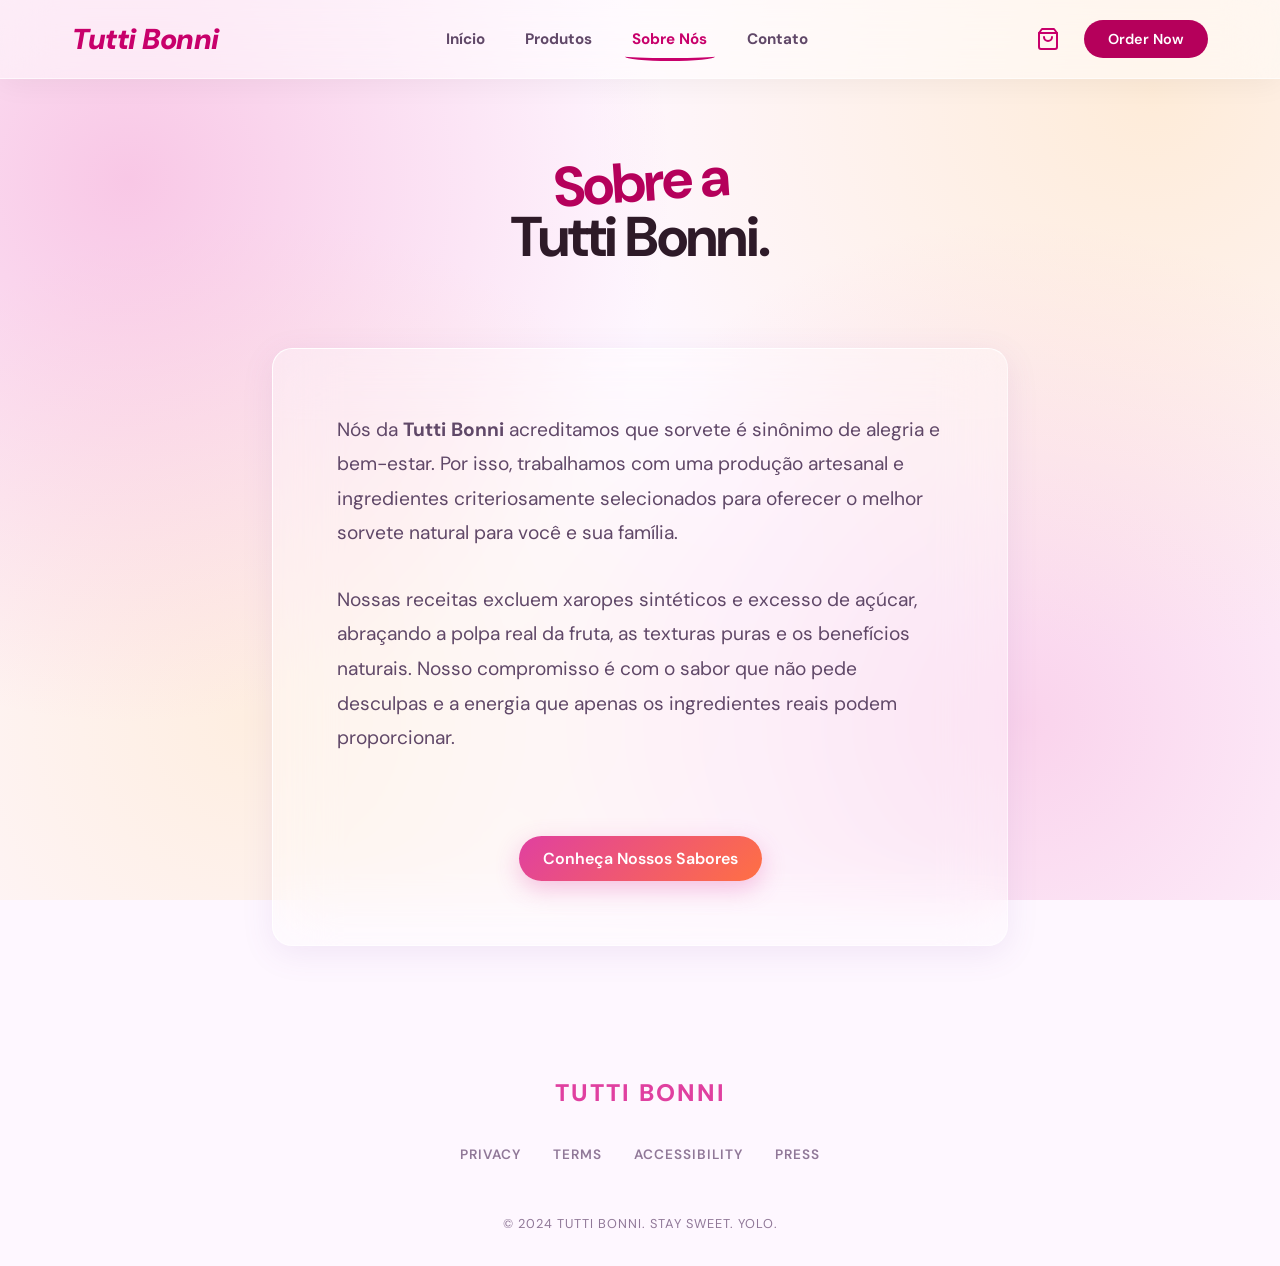
==== about.html @ a0730e37 "Add files via upload" ====
<!DOCTYPE html>
<html lang="pt-br">

<head>
    <meta charset="UTF-8">
    <meta name="viewport" content="width=device-width, initial-scale=1.0">
    <title>Sobre Nós - Tutti Bonni</title>
    <link rel="preconnect" href="https://fonts.googleapis.com">
    <link rel="preconnect" href="https://fonts.gstatic.com" crossorigin>
    <link
        href="https://fonts.googleapis.com/css2?family=DM+Sans:ital,opsz,wght@0,9..40,100..1000;1,9..40,100..1000&display=swap"
        rel="stylesheet">
    <link rel="stylesheet" href="index.css">
    <meta name="description"
        content="Sobre a Tutti Bonni: Uma história de sabor e ingredientes naturais.">
</head>

<body>

    <!-- HEADER SECTION -->
    <header class="site-header">
        <div class="header-container">
            <div class="header-logo">
                <a href="index.html"><i>Tutti Bonni</i></a>
            </div>
            <nav class="header-nav">
                <a href="index.html">Início</a>
                <a href="products.html">Produtos</a>
                <a href="about.html" class="active">Sobre Nós</a>
                <a href="contact.html">Contato</a>
            </nav>
            <div class="header-actions">
                <a href="#cart" class="cart-icon">
                    <svg width="24" height="24" viewBox="0 0 24 24" fill="none" stroke="currentColor" stroke-width="2"
                        stroke-linecap="round" stroke-linejoin="round">
                        <path d="M6 2 3 6v14a2 2 0 0 0 2 2h14a2 2 0 0 0 2-2V6l-3-4Z" />
                        <path d="M3 6h18" />
                        <path d="M16 10a4 4 0 0 1-8 0" />
                    </svg>
                </a>
                <button class="btn btn-primary btn-header">Order Now</button>
            </div>
        </div>
    </header>

    <section class="page-header" style="padding-top: 10rem; text-align: center;">
        <h1 class="hero-title" style="font-size: 3.5rem;">
            <span class="title-word-1">Sobre a</span>
            <span class="highlight-orange">Tutti Bonni.</span>
        </h1>
    </section>

    <section class="about-page-content" style="max-width: 800px; margin: 0 auto; padding: 4rem 2rem;">
        <div class="product-simple-card" style="padding: 4rem; text-align: left;">
            <p style="font-size: 1.2rem; line-height: 1.8; margin-bottom: 2rem;">
                Nós da <strong>Tutti Bonni</strong> acreditamos que sorvete é sinônimo de alegria e bem-estar. Por isso, trabalhamos
                com uma produção artesanal e ingredientes criteriosamente selecionados para oferecer o melhor sorvete natural para
                você e sua família.
            </p>
            <p style="font-size: 1.2rem; line-height: 1.8; margin-bottom: 2rem;">
                Nossas receitas excluem xaropes sintéticos e excesso de açúcar, abraçando a polpa real da fruta, as texturas puras
                e os benefícios naturais. Nosso compromisso é com o sabor que não pede desculpas e a energia que apenas os ingredientes
                reais podem proporcionar.
            </p>
            <div style="text-align: center; margin-top: 3rem;">
                <button class="btn btn-primary" onclick="window.location.href='products.html'">Conheça Nossos Sabores</button>
            </div>
        </div>
    </section>

    <!-- FOOTER -->
    <footer class="minimal-footer">
        <div class="footer-logo">TUTTI BONNI</div>
        <div class="footer-links">
            <a href="#">PRIVACY</a>
            <a href="#">TERMS</a>
            <a href="#">ACCESSIBILITY</a>
            <a href="#">PRESS</a>
        </div>
        <div class="footer-copy">
            &copy; 2024 TUTTI BONNI. STAY SWEET. YOLO.
        </div>
    </footer>

    <script src="script.js"></script>
</body>

</html>
---- index.css ----
:root {
    --primary: #e040a0;
    --primary-light: #f080c0;
    --primary-dim: #f0a0cc;
    --secondary: #7c52aa;
    --tertiary: #0096cc;
    --background: #fef7ff;
    --surface: #ffffff;
    --on-background: #2e1a28;
    --on-surface-variant: #604868;
    --outline: #907898;

    /* Additional accents from the design */
    --yellow: #f5a623;
    --green: #8bc34a;
    --dark-green: #33691e;
    --orange: #ff7043;
    --brown: #8d6e63;
    --brown-dark: #5d4037;
    --red: #e53935;

    --font-family: 'DM Sans', sans-serif;
    --radius-pill: 9999px;
    --radius-card: 20px;

    --transition-bouncy: transform 0.4s cubic-bezier(0.175, 0.885, 0.32, 1.275);
    --transition-smooth: all 0.3s ease-out;
}

* {
    margin: 0;
    padding: 0;
    box-sizing: border-box;
}

body {
    font-family: var(--font-family);
    background-color: var(--background);
    background-image:
        radial-gradient(circle at 10% 20%, rgba(240, 128, 192, 0.4) 0%, transparent 40%),
        radial-gradient(circle at 90% 10%, rgba(255, 224, 178, 0.5) 0%, transparent 40%),
        radial-gradient(circle at 80% 80%, rgba(240, 128, 192, 0.3) 0%, transparent 40%),
        radial-gradient(circle at 20% 80%, rgba(255, 224, 178, 0.4) 0%, transparent 40%);
    background-attachment: fixed;
    color: var(--on-background);
    line-height: 1.6;
    font-size: 16px;
    overflow-x: hidden;
}

h1,
h2,
h3,
h4,
h5,
h6 {
    font-weight: 700;
    line-height: 1.2;
    margin-bottom: 0.5em;
    color: var(--on-background);
}

p {
    color: var(--on-surface-variant);
    margin-bottom: 1rem;
}

a {
    text-decoration: none;
    color: var(--primary);
    transition: var(--transition-smooth);
}

/* ================= UTILITIES ================= */
.bg-yellow {
    background-color: rgba(245, 166, 35, 0.6) !important;
    backdrop-filter: blur(10px);
    -webkit-backdrop-filter: blur(10px);
    border: 1px solid rgba(255, 255, 255, 0.4);
    box-shadow: 0 4px 15px rgba(245, 166, 35, 0.2);
}

.bg-green {
    background-color: rgba(139, 195, 74, 0.6) !important;
    backdrop-filter: blur(10px);
    -webkit-backdrop-filter: blur(10px);
    border: 1px solid rgba(255, 255, 255, 0.4);
    box-shadow: 0 4px 15px rgba(139, 195, 74, 0.2);
}

.bg-orange {
    background-color: rgba(255, 112, 67, 0.6) !important;
    backdrop-filter: blur(10px);
    -webkit-backdrop-filter: blur(10px);
    border: 1px solid rgba(255, 255, 255, 0.4);
    box-shadow: 0 4px 15px rgba(255, 112, 67, 0.2);
}

/* ================= BUTTONS ================= */
.btn {
    display: inline-flex;
    align-items: center;
    justify-content: center;
    padding: 12px 24px;
    font-size: 16px;
    font-weight: 600;
    border-radius: var(--radius-pill);
    border: none;
    cursor: pointer;
    transition: var(--transition-bouncy);
    font-family: var(--font-family);
}

.btn:hover {
    transform: scale(1.03);
}

.btn-primary {
    background: linear-gradient(135deg, var(--primary), var(--orange));
    color: white;
    box-shadow: 0 8px 24px rgba(224, 64, 160, 0.3);
}

.btn-primary:hover {
    box-shadow: 0 12px 32px rgba(224, 64, 160, 0.4);
}

.btn-outline {
    background: transparent;
    color: var(--primary);
    border: 2px solid var(--primary);
}

.btn-outline:hover {
    background: var(--primary-light);
    color: white;
    border-color: var(--primary-light);
}

.btn-small {
    padding: 8px 20px;
    font-size: 14px;
}

.btn-brown {
    background-color: var(--brown-dark);
    color: white;
}

.btn-dark-green {
    background-color: var(--dark-green);
    color: white;
}

/* ================= HEADER SECTION ================= */
.site-header {
    position: fixed;
    top: 0;
    left: 0;
    width: 100%;
    background: rgba(255, 255, 255, 0.5);
    backdrop-filter: blur(25px);
    -webkit-backdrop-filter: blur(25px);
    z-index: 1000;
    box-shadow: 0 4px 30px rgba(0, 0, 0, 0.05);
    border-bottom: 1px solid rgba(255, 255, 255, 0.6);
}

.header-container {
    max-width: 1200px;
    margin: 0 auto;
    padding: 1rem 2rem;
    display: flex;
    justify-content: space-between;
    align-items: center;
}

.header-logo a {
    font-size: 1.8rem;
    font-weight: 900;
    color: #c8006b;
    text-decoration: none;
    letter-spacing: -0.5px;
}

.header-nav {
    display: flex;
    gap: 2.5rem;
}

.header-nav a {
    color: var(--on-surface-variant);
    font-weight: 700;
    font-size: 0.95rem;
    position: relative;
    padding: 0.5rem 0;
}

.header-nav a:hover {
    color: var(--primary);
}

.header-nav a.active {
    color: #c8006b;
}

.header-nav a.active::after {
    content: '';
    position: absolute;
    bottom: -2px;
    left: -10%;
    width: 120%;
    height: 6px;
    border-bottom: 3px solid #c8006b;
    border-radius: 50%;
}

.header-actions {
    display: flex;
    align-items: center;
    gap: 1.5rem;
}

.cart-icon {
    color: #c8006b;
    display: flex;
    align-items: center;
    transition: var(--transition-bouncy);
}

.cart-icon:hover {
    transform: scale(1.1);
}

.btn-header {
    background: #b5005b;
    box-shadow: none;
    padding: 10px 24px;
    font-size: 0.9rem;
    color: white;
}

.btn-header:hover {
    background: #d90368;
    box-shadow: 0 4px 15px rgba(217, 3, 104, 0.3);
}

/* ================= HERO SECTION ================= */
.hero {
    min-height: 100vh;
    display: flex;
    align-items: center;
    justify-content: center;
    text-align: center;
    padding: 8rem 2rem 2rem;
    position: relative;
}

.fresh-badge {
    display: inline-flex;
    align-items: center;
    gap: 8px;
    background-color: #a3ff29;
    color: #1a1a1a;
    padding: 8px 16px;
    border-radius: 9999px;
    font-weight: 600;
    font-size: 0.9rem;
    margin-bottom: 1.5rem;
    box-shadow: 0 8px 20px rgba(163, 255, 41, 0.3);
}

.hero-content {
    position: relative;
    z-index: 2;
    max-width: 600px;
}

.hero-title {
    font-size: 4.5rem;
    letter-spacing: -2px;
    display: flex;
    flex-direction: column;
    align-items: center;
    line-height: 0.8;
    margin-bottom: 1.5rem;
}

.title-word-1 {
    transform: rotate(-4deg);
    display: inline-block;
    color: #b5005b;
    margin-bottom: 10px;
    position: relative;
    z-index: 2;
}

.hero .highlight-orange {
    color: var(--orange);
}

.hero p {
    font-size: 1.1rem;
    margin: 1.5rem 0 2rem;
    color: var(--on-background);
}

.hero-actions {
    display: flex;
    gap: 1rem;
    justify-content: center;
}

/* ================= BENEFITS (CATEGORIES) ================= */
.benefits {
    padding: 6rem 2rem;
}

.benefits-container {
    max-width: 1000px;
    margin: 0 auto;
    display: grid;
    grid-template-columns: repeat(auto-fit, minmax(280px, 1fr));
    gap: 2rem;
}

.benefit-card {
    --card-rotation: 0deg;
    background: rgba(255, 255, 255, 0.35);
    backdrop-filter: blur(30px);
    -webkit-backdrop-filter: blur(30px);
    border: 1px solid rgba(255, 255, 255, 0.6);
    border-top: 1px solid rgba(255, 255, 255, 0.9);
    border-left: 1px solid rgba(255, 255, 255, 0.9);
    border-radius: var(--radius-card);
    padding: 3rem 2rem 2rem;
    text-align: center;
    box-shadow: 0 8px 32px 0 rgba(124, 82, 170, 0.1);
    position: relative;
    transition: var(--transition-bouncy);
    transform: rotate(var(--card-rotation));
}

/* Edit these values to change the rotation of each card separately */
.benefit-card:nth-child(1) {
    --card-rotation: -1deg;
}

.benefit-card:nth-child(2) {
    --card-rotation: 1deg;
}

.benefit-card:nth-child(3) {
    --card-rotation: -1deg;
}

.benefit-card:hover {
    transform: translateY(-5px) scale(1.02) rotate(var(--card-rotation));
    box-shadow: 0 15px 50px rgba(224, 64, 160, 0.12);
}

.benefit-icon {
    width: 60px;
    height: 60px;
    border-radius: var(--radius-pill);
    position: absolute;
    top: -30px;
    left: 50%;
    transform: translateX(-50%);
    box-shadow: 0 4px 15px rgba(0, 0, 0, 0.1);
}

.benefit-card h3 {
    font-size: 1.5rem;
    margin-bottom: 1rem;
}

.benefit-card p {
    font-size: 0.95rem;
}

/* ================= FEATURED PRODUCTS ================= */
.featured-products {
    padding: 6rem 2rem;
}

.products-grid {
    max-width: 1200px;
    margin: 0 auto;
    display: grid;
    grid-template-columns: repeat(auto-fit, minmax(400px, 1fr));
    gap: 3rem;
}

.product-card {
    --card-rotation: 0deg;
    border-radius: 30px;
    display: flex;
    overflow: hidden;
    box-shadow: 0 8px 32px 0 rgba(31, 38, 135, 0.07);
    transition: var(--transition-bouncy);
    height: 350px;
    backdrop-filter: blur(30px);
    -webkit-backdrop-filter: blur(30px);
    border: 1px solid rgba(255, 255, 255, 0.4);
    border-top: 1px solid rgba(255, 255, 255, 0.8);
    border-left: 1px solid rgba(255, 255, 255, 0.8);
    transform: rotate(var(--card-rotation));
}

/* Edit these values to change the rotation of each product card separately */
.product-card:nth-child(1) {
    --card-rotation: -1deg;
}

.product-card:nth-child(2) {
    --card-rotation: 1deg;
}

.product-card:nth-child(3) {
    --card-rotation: -1deg;
}

.product-card:hover {
    transform: scale(1.02) rotate(var(--card-rotation));
}

.card-pink {
    background-color: rgba(255, 220, 235, 0.35);
}

.card-yellow {
    background-color: rgba(252, 232, 164, 0.35);
    flex-direction: row-reverse;
}

.card-green {
    background-color: rgba(212, 245, 190, 0.35);
    grid-column: 1 / -1;
    justify-self: center;
    width: 100%;
    max-width: 850px;
}

.card-green .product-info {
    padding: 3rem 4rem;
}

.product-info {
    padding: 3rem 2rem;
    flex: 1;
    display: flex;
    flex-direction: column;
    justify-content: center;
    align-items: flex-start;
}

.product-image-container {
    flex: 1.2;
    position: relative;
    overflow: hidden;
}

.product-img {
    width: 100%;
    height: 100%;
    object-fit: cover;
    border-radius: 20px;
    margin: 1rem;
    width: calc(100% - 2rem);
    height: calc(100% - 2rem);
    box-shadow: 0 10px 30px rgba(0, 0, 0, 0.1);
}

.badge {
    background: rgba(224, 64, 160, 0.6);
    backdrop-filter: blur(10px);
    -webkit-backdrop-filter: blur(10px);
    border: 1px solid rgba(255, 255, 255, 0.5);
    color: white;
    padding: 4px 12px;
    border-radius: var(--radius-pill);
    font-size: 0.75rem;
    font-weight: bold;
    margin-bottom: 1rem;
    text-transform: uppercase;
    letter-spacing: 1px;
    box-shadow: 0 4px 10px rgba(224, 64, 160, 0.2);
}

.product-info h2 {
    font-size: 2rem;
    margin-bottom: 0.5rem;
    color: var(--on-background);
}

.product-info p {
    font-size: 0.9rem;
    margin-bottom: 1.5rem;
}

/* ================= FLAVOR TIMELINE ================= */
.flavor-timeline {
    padding: 6rem 2rem;
}

.timeline-container {
    max-width: 800px;
    margin: 0 auto;
    position: relative;
    padding: 2rem 0;
}

.timeline-line {
    position: absolute;
    top: 0;
    bottom: 0;
    left: 50%;
    width: 2px;
    background: var(--outline);
    transform: translateX(-50%);
}

.timeline-item {
    display: flex;
    align-items: center;
    justify-content: space-between;
    margin-bottom: 4rem;
    position: relative;
    width: 100%;
}

.timeline-item.left {
    flex-direction: row;
}

.timeline-item.right {
    flex-direction: row;
}

.timeline-content {
    --card-rotation: 0deg;
    width: 45%;
    background: rgba(255, 255, 255, 0.35);
    backdrop-filter: blur(30px);
    -webkit-backdrop-filter: blur(30px);
    border: 1px solid rgba(255, 255, 255, 0.6);
    border-top: 1px solid rgba(255, 255, 255, 0.9);
    border-left: 1px solid rgba(255, 255, 255, 0.9);
    padding: 2rem;
    border-radius: var(--radius-card);
    box-shadow: 0 8px 32px 0 rgba(124, 82, 170, 0.1);
    transform: rotate(var(--card-rotation));
}

/* Edit these values to change the rotation of each timeline card separately */
.timeline-item:nth-child(2) .timeline-content {
    --card-rotation: -4deg;
}

.timeline-item:nth-child(3) .timeline-content {
    --card-rotation: 3deg;
}

.timeline-item:nth-child(4) .timeline-content {
    --card-rotation: -3deg;
}

.timeline-item.left .timeline-content {
    text-align: left;
}

.timeline-item.right .timeline-content {
    text-align: left;
}

.timeline-number {
    color: var(--orange);
    font-size: 1.5rem;
    font-weight: 800;
    margin-bottom: 0.5rem;
    display: block;
}

.timeline-image {
    width: 45%;
    display: flex;
}

.timeline-item.left .timeline-image {
    justify-content: flex-start;
}

.timeline-item.right .timeline-image {
    justify-content: flex-end;
}

.timeline-image img {
    width: 250px;
    height: 250px;
    object-fit: cover;
    border-radius: 50%;
    box-shadow: 0 15px 35px rgba(224, 64, 160, 0.15);
    transition: var(--transition-bouncy);
}

.timeline-item:hover .timeline-image img {
    transform: scale(1.05);
}

.timeline-point {
    position: absolute;
    left: 50%;
    top: 50%;
    transform: translate(-50%, -50%);
    width: 16px;
    height: 16px;
    border-radius: 50%;
    background: var(--primary);
    border: 4px solid var(--background);
    z-index: 2;
}

.badge-pink {
    background: var(--primary);
}

.badge-brown {
    background: var(--brown);
}

.badge-green {
    background: var(--green);
}

/* IDEA CTA */
.idea-cta-container {
    max-width: 600px;
    margin: 4rem auto 0;
}

.idea-cta {
    background: linear-gradient(135deg, rgba(255, 220, 235, 0.5), rgba(255, 255, 255, 0.3));
    backdrop-filter: blur(30px);
    -webkit-backdrop-filter: blur(30px);
    border: 1px solid rgba(255, 255, 255, 0.6);
    border-top: 1px solid rgba(255, 255, 255, 0.9);
    border-left: 1px solid rgba(255, 255, 255, 0.9);
    border-radius: 30px;
    padding: 3rem;
    text-align: center;
    box-shadow: 0 8px 32px 0 rgba(224, 64, 160, 0.1);
}

.idea-form {
    display: flex;
    gap: 0.5rem;
    margin-top: 2rem;
}

.idea-form input {
    flex: 1;
    padding: 12px 20px;
    border-radius: var(--radius-pill);
    border: 1px solid var(--outline);
    font-family: var(--font-family);
    font-size: 1rem;
    outline: none;
    transition: var(--transition-smooth);
}

.idea-form input:focus {
    border-color: var(--primary);
    box-shadow: 0 0 0 3px rgba(224, 64, 160, 0.2);
}

/* ================= SOCIAL PROOF ================= */
.social-proof {
    padding: 6rem 2rem;
}

.testimonials-container {
    max-width: 1200px;
    margin: 0 auto;
    display: flex;
    align-items: center;
    gap: 4rem;
}

.testimonials-text {
    flex: 1;
}

.testimonials-text h2 {
    font-size: 3rem;
    margin-bottom: 3rem;
    color: var(--on-background);
}

.testimonial-card {
    --card-rotation: 0deg;
    background: rgba(255, 255, 255, 0.35);
    backdrop-filter: blur(30px);
    -webkit-backdrop-filter: blur(30px);
    border: 1px solid rgba(255, 255, 255, 0.6);
    border-top: 1px solid rgba(255, 255, 255, 0.9);
    border-left: 1px solid rgba(255, 255, 255, 0.9);
    padding: 2rem;
    border-radius: var(--radius-card);
    margin-bottom: 2rem;
    box-shadow: 0 8px 32px 0 rgba(124, 82, 170, 0.1);
    position: relative;
    transform: rotate(var(--card-rotation));
}

/* Edit these values to change the rotation of each testimonial card separately */
.testimonials-text :nth-child(2) {
    --card-rotation: -3deg;
}

.testimonials-text :nth-child(3) {
    --card-rotation: -3deg;
}

.stars {
    color: var(--primary);
    font-size: 1.2rem;
    margin-bottom: 1rem;
    letter-spacing: 2px;
}

.testimonial-card p {
    font-style: italic;
    font-size: 1.1rem;
    color: var(--on-surface-variant);
}

.author {
    display: flex;
    align-items: center;
    gap: 1rem;
    margin-top: 1.5rem;
}

.avatar {
    width: 50px;
    height: 50px;
    border-radius: 50%;
}

.author h4 {
    margin-bottom: 0;
    font-size: 1rem;
}

.author span {
    font-size: 0.85rem;
    color: var(--outline);
}

.testimonials-image {
    flex: 1;
    display: flex;
    justify-content: center;
}

.hero-cone {
    max-width: 100%;
    border-radius: 30px;
    box-shadow: 0 20px 50px rgba(224, 64, 160, 0.2);
    transition: var(--transition-bouncy);
}

.hero-cone:hover {
    transform: scale(1.02) rotate(2deg);
}

.cta-moment {
    padding: 6rem 2rem;
    background: linear-gradient(135deg, var(--primary) 0%, #d90368 100%);
    display: flex;
    justify-content: center;
    position: relative;
    overflow: hidden;
}

.cta-moment::before,
.cta-moment::after {
    content: '';
    position: absolute;
    border-radius: 50%;
    filter: blur(80px);
    z-index: 0;
}

.cta-moment::before {
    width: 400px;
    height: 400px;
    background-color: var(--yellow);
    top: -100px;
    left: -100px;
}

.cta-moment::after {
    width: 300px;
    height: 300px;
    background-color: var(--orange);
    bottom: -50px;
    right: -50px;
}

.cta-card {
    background-color: rgba(255, 255, 255, 0.15); /* Frosty white glass */
    backdrop-filter: blur(40px);
    -webkit-backdrop-filter: blur(40px);
    border: 1px solid rgba(255, 255, 255, 0.4);
    border-top: 2px solid rgba(255, 255, 255, 0.9);
    border-left: 2px solid rgba(255, 255, 255, 0.9);
    border-radius: 40px;
    width: 100%;
    max-width: 1000px;
    display: flex;
    align-items: center;
    position: relative;
    overflow: hidden;
    padding: 0;
    box-shadow: 0 20px 50px rgba(0, 0, 0, 0.15), inset 0 0 20px rgba(255, 255, 255, 0.2);
    z-index: 1;
}

.cta-image-container {
    flex: 1;
    position: relative;
    display: flex;
    align-items: center;
    justify-content: flex-start;
    padding-left: 0;
}

.cta-img {
    width: 120%;
    max-width: 500px;
    transform: translateX(-15%);
    border-radius: 50%;
    background-color: rgba(255, 255, 255, 0.15);
    backdrop-filter: blur(20px);
    -webkit-backdrop-filter: blur(20px);
    border: 1px solid rgba(255, 255, 255, 0.4);
    box-shadow: 0 10px 40px rgba(0, 0, 0, 0.1);
}

.cta-info {
    flex: 1.2;
    padding: 4rem 4rem 4rem 0;
    color: white;
    z-index: 2;
}

.cta-info h2 {
    font-size: 3rem;
    color: white;
    margin-bottom: 1rem;
    line-height: 1.1;
}

.cta-info p {
    color: rgba(255, 255, 255, 0.9);
    font-size: 1.1rem;
    margin-bottom: 2rem;
}

.btn-white {
    background-color: rgba(255, 255, 255, 0.25);
    backdrop-filter: blur(15px);
    -webkit-backdrop-filter: blur(15px);
    border: 1px solid rgba(255, 255, 255, 0.6);
    color: white;
    box-shadow: 0 4px 15px rgba(255, 255, 255, 0.1);
}

.btn-white:hover {
    background-color: rgba(255, 255, 255, 0.4);
    color: white;
    transform: translateY(-2px);
}

.cta-dot {
    position: absolute;
    border-radius: 50%;
}

.dot-1 {
    width: 20px;
    height: 20px;
    background-color: rgba(139, 195, 74, 0.6);
    backdrop-filter: blur(10px);
    -webkit-backdrop-filter: blur(10px);
    border: 1px solid rgba(255, 255, 255, 0.4);
    top: 40px;
    left: 45%;
}

.dot-2 {
    width: 30px;
    height: 30px;
    background-color: rgba(255, 112, 67, 0.6);
    backdrop-filter: blur(10px);
    -webkit-backdrop-filter: blur(10px);
    border: 1px solid rgba(255, 255, 255, 0.4);
    bottom: 50px;
    left: 10%;
}

/* ================= MINIMAL FOOTER ================= */
.minimal-footer {
    background-color: var(--background);
    padding: 4rem 2rem 2rem;
    text-align: center;
    display: flex;
    flex-direction: column;
    align-items: center;
    gap: 2rem;
}

.footer-logo {
    color: var(--primary);
    font-weight: 800;
    font-size: 1.5rem;
    letter-spacing: 2px;
}

.minimal-footer .footer-links {
    display: flex;
    gap: 2rem;
    flex-wrap: wrap;
    justify-content: center;
}

.minimal-footer .footer-links a {
    color: var(--outline);
    font-size: 0.85rem;
    font-weight: 600;
    letter-spacing: 1px;
}

.minimal-footer .footer-links a:hover {
    color: var(--primary);
}

.footer-copy {
    color: var(--outline);
    font-size: 0.8rem;
    letter-spacing: 1px;
    margin-top: 1rem;
}

/* ================= PÁGINAS INTERNAS ================= */

.products-page,
.about-page-content,
.contact-page-content {
    max-width: 1200px;
    margin: 0 auto;
    padding: 2rem;
}

.products-simple-grid {
    display: grid;
    grid-template-columns: repeat(3, 1fr);
    gap: 2rem;
    margin-bottom: 4rem;
}

.product-simple-card {
    background: rgba(255, 255, 255, 0.35);
    backdrop-filter: blur(30px);
    -webkit-backdrop-filter: blur(30px);
    border: 1px solid rgba(255, 255, 255, 0.5);
    border-top: 1px solid rgba(255, 255, 255, 0.9);
    border-left: 1px solid rgba(255, 255, 255, 0.9);
    border-radius: var(--radius-card);
    padding: 2rem;
    text-align: center;
    box-shadow: 0 8px 32px 0 rgba(124, 82, 170, 0.1);
    transition: var(--transition-smooth);
    display: flex;
    flex-direction: column;
}

.product-simple-card:hover {
    transform: translateY(-5px);
    box-shadow: 0 15px 40px rgba(124, 82, 170, 0.1);
}

.product-placeholder-img {
    width: 100%;
    height: 200px;
    background-color: transparent;
    display: flex;
    align-items: center;
    justify-content: center;
    margin-bottom: 1.5rem;
}

.product-placeholder-img img {
    max-width: 100%;
    max-height: 100%;
    object-fit: contain;
}

.product-name {
    font-size: 1.25rem;
    margin-bottom: 1.5rem;
    color: var(--on-background);
    flex-grow: 1;
}

.product-pricing {
    display: flex;
    justify-content: space-between;
    border-top: 1px solid rgba(0, 0, 0, 0.05);
    padding-top: 1rem;
}

.price-item {
    display: flex;
    flex-direction: column;
    text-align: center;
    width: 48%;
}

.price-label {
    font-size: 0.7rem;
    color: var(--on-surface-variant);
    font-weight: 700;
    letter-spacing: 1px;
    margin-bottom: 0.25rem;
}

.price-value {
    color: var(--primary);
    font-weight: 700;
    font-size: 1rem;
}

/* ================= RESPONSIVE ================= */
@media (max-width: 900px) {

    .products-grid,
    .products-simple-grid {
        grid-template-columns: 1fr;
    }

    .product-card {
        height: auto;
        flex-direction: column !important;
    }

    .product-image-container {
        height: 300px;
        flex: none;
    }

    .timeline-item,
    .timeline-item.left,
    .timeline-item.right {
        flex-direction: column;
        text-align: center;
    }

    .timeline-content,
    .timeline-image {
        width: 100%;
    }

    .timeline-item.left .timeline-content,
    .timeline-item.right .timeline-content {
        text-align: center;
        margin-bottom: 2rem;
    }

    .timeline-line {
        display: none;
    }

    .timeline-point {
        display: none;
    }

    .testimonials-container {
        flex-direction: column;
        text-align: center;
    }

    .author {
        justify-content: center;
    }

    .footer-container {
        grid-template-columns: 1fr;
        gap: 2rem;
    }

    .hero h1 {
        font-size: 3rem;
    }

    .cta-card {
        flex-direction: column;
        text-align: center;
    }

    .cta-image-container {
        justify-content: center;
        width: 100%;
    }

    .cta-img {
        width: 100%;
        transform: translateX(0);
        padding: 2rem;
        border-radius: 50%;
        max-width: 300px;
    }

    .cta-info {
        padding: 2rem;
    }

    .dot-1,
    .dot-2 {
        display: none;
    }

    .minimal-footer .footer-links {
        gap: 1rem;
    }
}
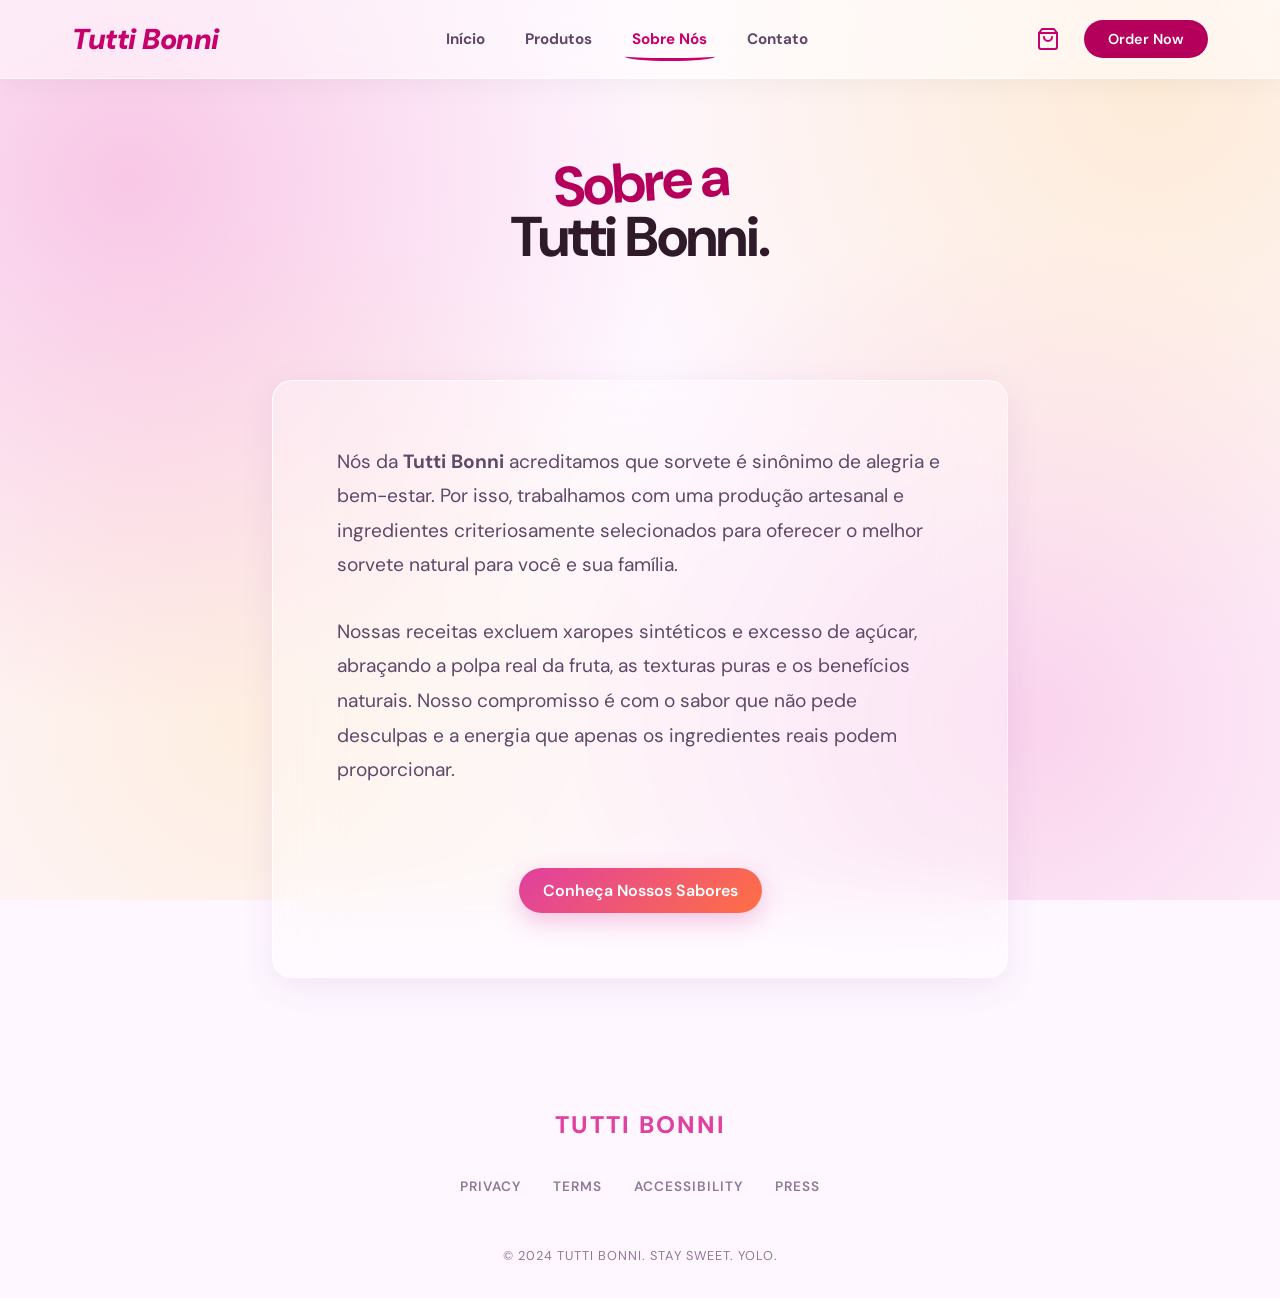
==== commit 6fcb6f14: "Add files via upload" ====
--- a/about.html
+++ b/about.html
@@ -40,11 +40,14 @@
                 </a>
                 <button class="btn btn-primary btn-header">Order Now</button>
             </div>
+            <button class="menu-toggle" aria-label="Abrir menu">
+                <svg width="28" height="28" viewBox="0 0 24 24" fill="none" stroke="currentColor" stroke-width="2" stroke-linecap="round" stroke-linejoin="round"><line x1="3" y1="12" x2="21" y2="12"></line><line x1="3" y1="6" x2="21" y2="6"></line><line x1="3" y1="18" x2="21" y2="18"></line></svg>
+            </button>
         </div>
     </header>
 
-    <section class="page-header" style="padding-top: 10rem; text-align: center;">
-        <h1 class="hero-title" style="font-size: 3.5rem;">
+    <section class="page-header">
+        <h1 class="hero-title page-title">
             <span class="title-word-1">Sobre a</span>
             <span class="highlight-orange">Tutti Bonni.</span>
         </h1>
--- a/index.css
+++ b/index.css
@@ -219,6 +219,10 @@
     display: flex;
     align-items: center;
     gap: 1.5rem;
+}
+
+.menu-toggle {
+    display: none;
 }
 
 .cart-icon {
@@ -810,7 +814,8 @@
 }
 
 .cta-card {
-    background-color: rgba(255, 255, 255, 0.15); /* Frosty white glass */
+    background-color: rgba(255, 255, 255, 0.15);
+    /* Frosty white glass */
     backdrop-filter: blur(40px);
     -webkit-backdrop-filter: blur(40px);
     border: 1px solid rgba(255, 255, 255, 0.4);
@@ -955,6 +960,16 @@
 }
 
 /* ================= PÁGINAS INTERNAS ================= */
+
+.page-header {
+    padding-top: 10rem;
+    text-align: center;
+    padding-bottom: 2rem;
+}
+
+.page-title {
+    font-size: 3.5rem;
+}
 
 .products-page,
 .about-page-content,
@@ -1064,19 +1079,47 @@
     .timeline-item,
     .timeline-item.left,
     .timeline-item.right {
-        flex-direction: column;
+        display: flex;
+        flex-direction: column !important;
+        align-items: center;
         text-align: center;
     }
 
-    .timeline-content,
     .timeline-image {
         width: 100%;
+        order: 1;
+        justify-content: center !important;
+        z-index: 1;
+        position: relative;
+    }
+
+    .timeline-content {
+        width: 100%;
+        order: 2;
+        margin-top: -30%;
+        /* Pull content up by 30% to overlap */
+        margin-bottom: 2rem;
+        z-index: 2;
+        position: relative;
     }
 
     .timeline-item.left .timeline-content,
     .timeline-item.right .timeline-content {
         text-align: center;
-        margin-bottom: 2rem;
+    }
+
+    /* Ajuste da rotação dos cards SÓ no mobile */
+    /* Você pode alterar os valores de 0deg para o que preferir! */
+    .timeline-item:nth-child(2) .timeline-content {
+        --card-rotation: 0deg;
+    }
+
+    .timeline-item:nth-child(3) .timeline-content {
+        --card-rotation: 0deg;
+    }
+
+    .timeline-item:nth-child(4) .timeline-content {
+        --card-rotation: 0deg;
     }
 
     .timeline-line {
@@ -1135,4 +1178,54 @@
     .minimal-footer .footer-links {
         gap: 1rem;
     }
+
+    .page-header {
+        padding-top: 8rem;
+        padding-bottom: 2rem;
+    }
+
+    .page-title {
+        font-size: 2.5rem;
+    }
+
+    /* Mobile Header & Nav */
+    .menu-toggle {
+        display: block;
+        background: transparent;
+        border: none;
+        color: #c8006b;
+        cursor: pointer;
+        padding: 0.5rem;
+        z-index: 1001;
+    }
+
+    .header-nav {
+        position: fixed;
+        top: 0;
+        right: -100%;
+        width: 100%;
+        height: 100vh;
+        background: rgba(255, 255, 255, 0.95);
+        backdrop-filter: blur(40px);
+        -webkit-backdrop-filter: blur(40px);
+        flex-direction: column;
+        justify-content: center;
+        align-items: center;
+        gap: 2rem;
+        transition: right 0.4s cubic-bezier(0.175, 0.885, 0.32, 1.275);
+        z-index: 999;
+    }
+
+    .header-nav.nav-open {
+        right: 0;
+    }
+
+    .header-nav a {
+        font-size: 1.5rem;
+    }
+
+    .header-actions {
+        display: none;
+        /* Hide buttons on mobile header if they clutter, or keep cart */
+    }
 }
